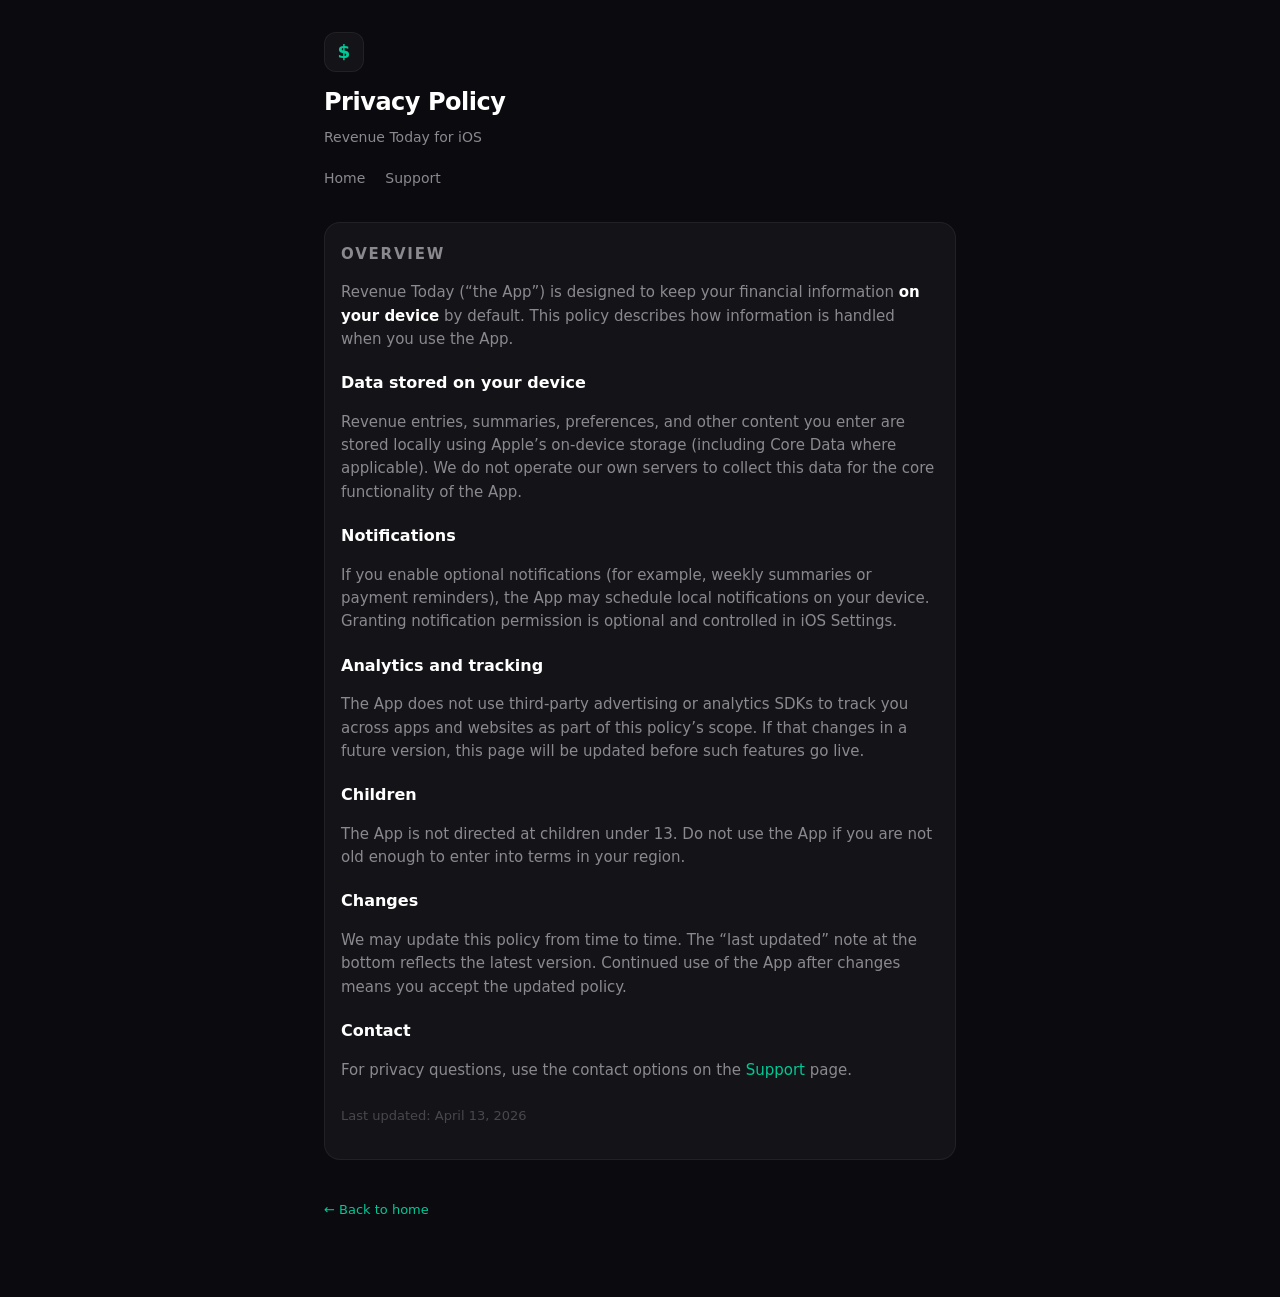
==== docs/privacy/index.html @ 8c12074b "Add GitHub Pages for privacy and support Add docs site (home, privacy, support) with Revenue Today s" ====
<!DOCTYPE html>
<html lang="en">
  <head>
    <meta charset="utf-8" />
    <meta name="viewport" content="width=device-width, initial-scale=1" />
    <title>Privacy — Revenue Today</title>
    <meta name="description" content="Privacy Policy for the Revenue Today iOS app." />
    <link rel="stylesheet" href="../css/revenuetoday.css" />
  </head>
  <body>
    <div class="rt-wrap">
      <header class="rt-header">
        <div class="rt-mark" aria-hidden="true">$</div>
        <h1 class="rt-title">Privacy Policy</h1>
        <p class="rt-sub">Revenue Today for iOS</p>
        <nav class="rt-nav" aria-label="Site">
          <a href="../">Home</a>
          <a href="../support/">Support</a>
        </nav>
      </header>

      <article class="rt-card">
        <p class="rt-section-label">Overview</p>
        <p>
          Revenue Today (“the App”) is designed to keep your financial information <strong>on your device</strong> by default. This policy describes how information is handled when you use the App.
        </p>

        <h2>Data stored on your device</h2>
        <p>
          Revenue entries, summaries, preferences, and other content you enter are stored locally using Apple’s on-device storage (including Core Data where applicable). We do not operate our own servers to collect this data for the core functionality of the App.
        </p>

        <h2>Notifications</h2>
        <p>
          If you enable optional notifications (for example, weekly summaries or payment reminders), the App may schedule local notifications on your device. Granting notification permission is optional and controlled in iOS Settings.
        </p>

        <h2>Analytics and tracking</h2>
        <p>
          The App does not use third-party advertising or analytics SDKs to track you across apps and websites as part of this policy’s scope. If that changes in a future version, this page will be updated before such features go live.
        </p>

        <h2>Children</h2>
        <p>
          The App is not directed at children under 13. Do not use the App if you are not old enough to enter into terms in your region.
        </p>

        <h2>Changes</h2>
        <p>
          We may update this policy from time to time. The “last updated” note at the bottom reflects the latest version. Continued use of the App after changes means you accept the updated policy.
        </p>

        <h2>Contact</h2>
        <p>
          For privacy questions, use the contact options on the <a href="../support/">Support</a> page.
        </p>

        <p style="margin-top: 1.5rem; font-size: 0.8125rem; color: var(--tertiary)">
          Last updated: April 13, 2026
        </p>
      </article>

      <footer class="rt-footer">
        <p><a href="../">← Back to home</a></p>
      </footer>
    </div>
  </body>
</html>
---- docs/css/revenuetoday.css ----
/* Revenue Today — shared GitHub Pages styles (matches app Theme.swift) */

:root {
  --bg: #0a0a0f;
  --card: #141418;
  --elevated: #1c1c22;
  --accent: #00c896;
  --text: #ffffff;
  --muted: #8a8a8e;
  --tertiary: #48484c;
  --stroke: rgba(255, 255, 255, 0.06);
  --radius: 16px;
  --font: -apple-system, BlinkMacSystemFont, "SF Pro Text", "Segoe UI", system-ui, sans-serif;
}

*,
*::before,
*::after {
  box-sizing: border-box;
}

html {
  font-size: 16px;
  -webkit-text-size-adjust: 100%;
}

body {
  margin: 0;
  min-height: 100vh;
  font-family: var(--font);
  background: var(--bg);
  color: var(--text);
  line-height: 1.55;
}

a {
  color: var(--accent);
  text-decoration: none;
}
a:hover {
  text-decoration: underline;
}

.rt-wrap {
  max-width: 42rem;
  margin: 0 auto;
  padding: 2rem 1.25rem 4rem;
}

.rt-header {
  margin-bottom: 2rem;
}

.rt-mark {
  display: inline-flex;
  align-items: center;
  justify-content: center;
  width: 2.5rem;
  height: 2.5rem;
  border-radius: 12px;
  background: var(--card);
  border: 0.5px solid var(--stroke);
  color: var(--accent);
  font-weight: 700;
  font-size: 1.15rem;
  line-height: 1;
  margin-bottom: 0.75rem;
}

.rt-title {
  font-size: 1.5rem;
  font-weight: 600;
  letter-spacing: -0.02em;
  margin: 0 0 0.35rem;
}

.rt-sub {
  margin: 0;
  font-size: 0.875rem;
  color: var(--muted);
}

.rt-nav {
  display: flex;
  flex-wrap: wrap;
  gap: 0.75rem 1.25rem;
  margin-top: 1.25rem;
  font-size: 0.875rem;
}
.rt-nav a {
  color: var(--muted);
}
.rt-nav a:hover {
  color: var(--accent);
}

.rt-card {
  background: var(--card);
  border: 0.5px solid var(--stroke);
  border-radius: var(--radius);
  padding: 1.25rem 1rem;
}

.rt-section-label {
  font-size: 0.6875rem;
  font-weight: 600;
  letter-spacing: 0.12em;
  color: var(--tertiary);
  margin: 0 0 0.75rem;
  text-transform: uppercase;
}

.rt-card h2 {
  font-size: 1rem;
  font-weight: 600;
  margin: 1.25rem 0 0.5rem;
}
.rt-card h2:first-child {
  margin-top: 0;
}

.rt-card p,
.rt-card li {
  font-size: 0.9375rem;
  color: var(--muted);
}
.rt-card p strong,
.rt-card li strong {
  color: var(--text);
}

.rt-card ul {
  margin: 0.5rem 0 0;
  padding-left: 1.15rem;
}

.rt-footer {
  margin-top: 2.5rem;
  font-size: 0.8125rem;
  color: var(--tertiary);
}

.rt-list-plain {
  list-style: none;
  padding: 0;
  margin: 0;
}
.rt-list-plain li {
  padding: 0.65rem 0;
  border-bottom: 0.5px solid rgba(255, 255, 255, 0.05);
}
.rt-list-plain li:last-child {
  border-bottom: none;
}
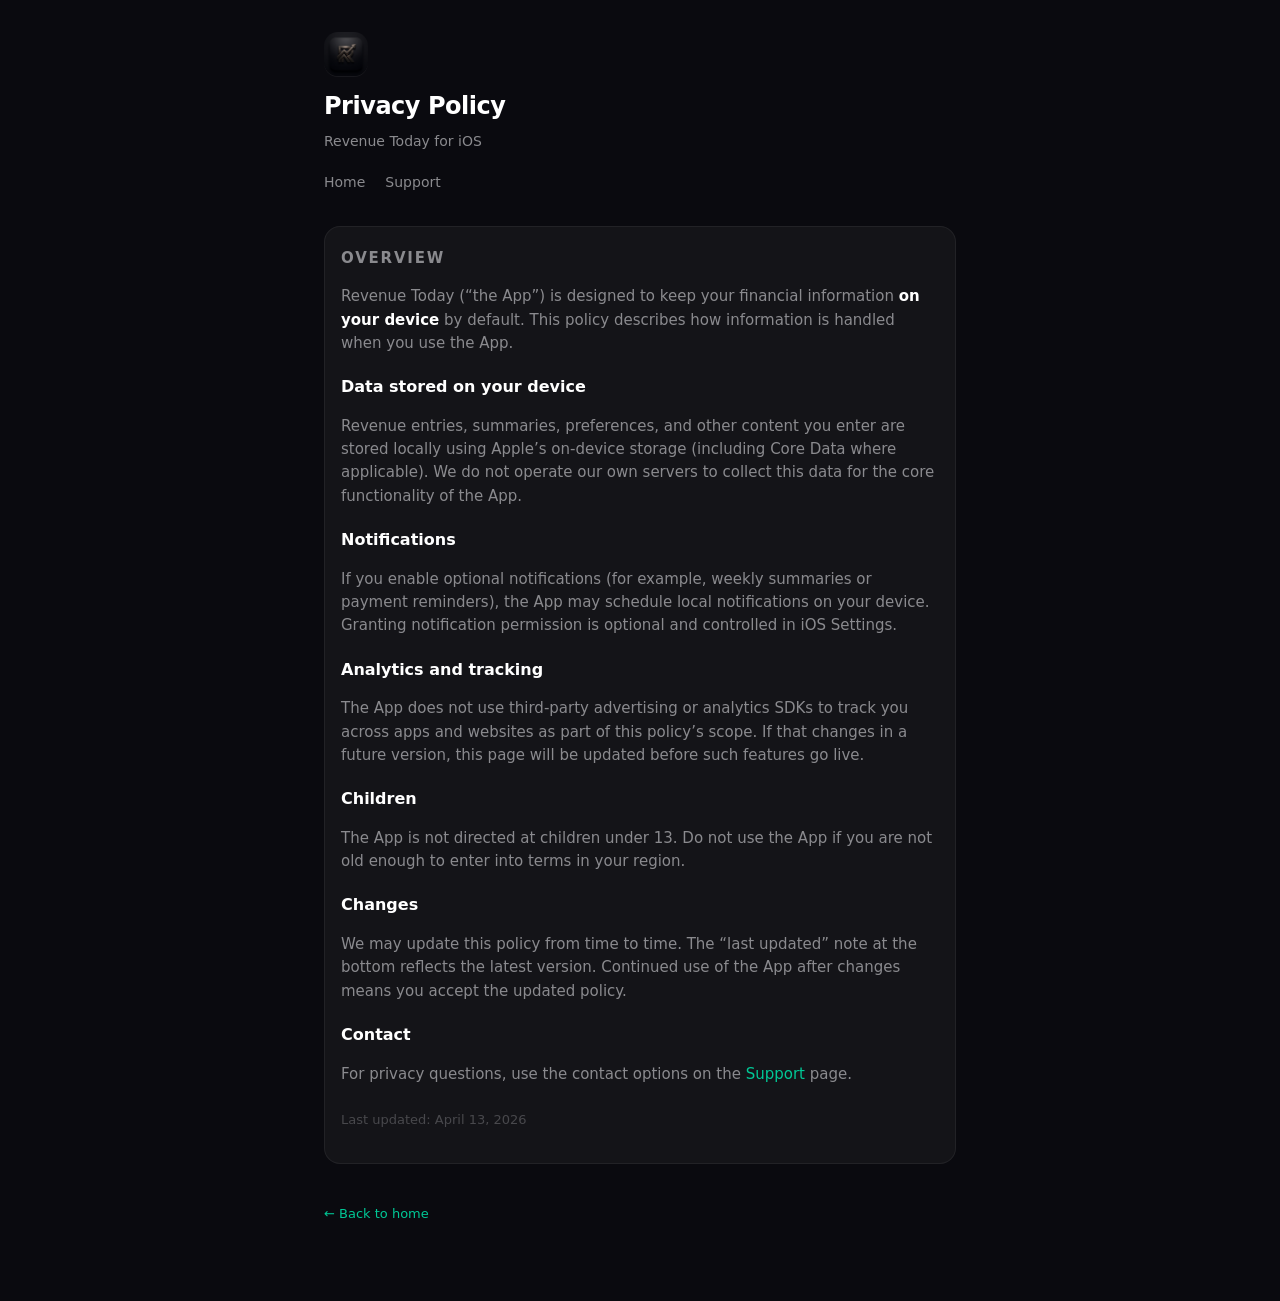
==== commit 80343b60: "docs: show app icon on Privacy and Support pages Add web-sized asset derived from AppIcon; replace p" ====
--- a/docs/privacy/index.html
+++ b/docs/privacy/index.html
@@ -10,7 +10,9 @@
   <body>
     <div class="rt-wrap">
       <header class="rt-header">
-        <div class="rt-mark" aria-hidden="true">$</div>
+        <div class="rt-mark">
+          <img src="../assets/app-icon.png" alt="Revenue Today" width="44" height="44" decoding="async" />
+        </div>
         <h1 class="rt-title">Privacy Policy</h1>
         <p class="rt-sub">Revenue Today for iOS</p>
         <nav class="rt-nav" aria-label="Site">
--- a/docs/css/revenuetoday.css
+++ b/docs/css/revenuetoday.css
@@ -52,19 +52,21 @@
 }
 
 .rt-mark {
-  display: inline-flex;
-  align-items: center;
-  justify-content: center;
-  width: 2.5rem;
-  height: 2.5rem;
-  border-radius: 12px;
-  background: var(--card);
-  border: 0.5px solid var(--stroke);
-  color: var(--accent);
-  font-weight: 700;
-  font-size: 1.15rem;
-  line-height: 1;
+  display: block;
+  width: 2.75rem;
+  height: 2.75rem;
   margin-bottom: 0.75rem;
+  border-radius: 14px;
+  overflow: hidden;
+  flex-shrink: 0;
+  box-shadow: 0 1px 0 rgba(255, 255, 255, 0.06);
+}
+
+.rt-mark img {
+  display: block;
+  width: 100%;
+  height: 100%;
+  object-fit: cover;
 }
 
 .rt-title {
